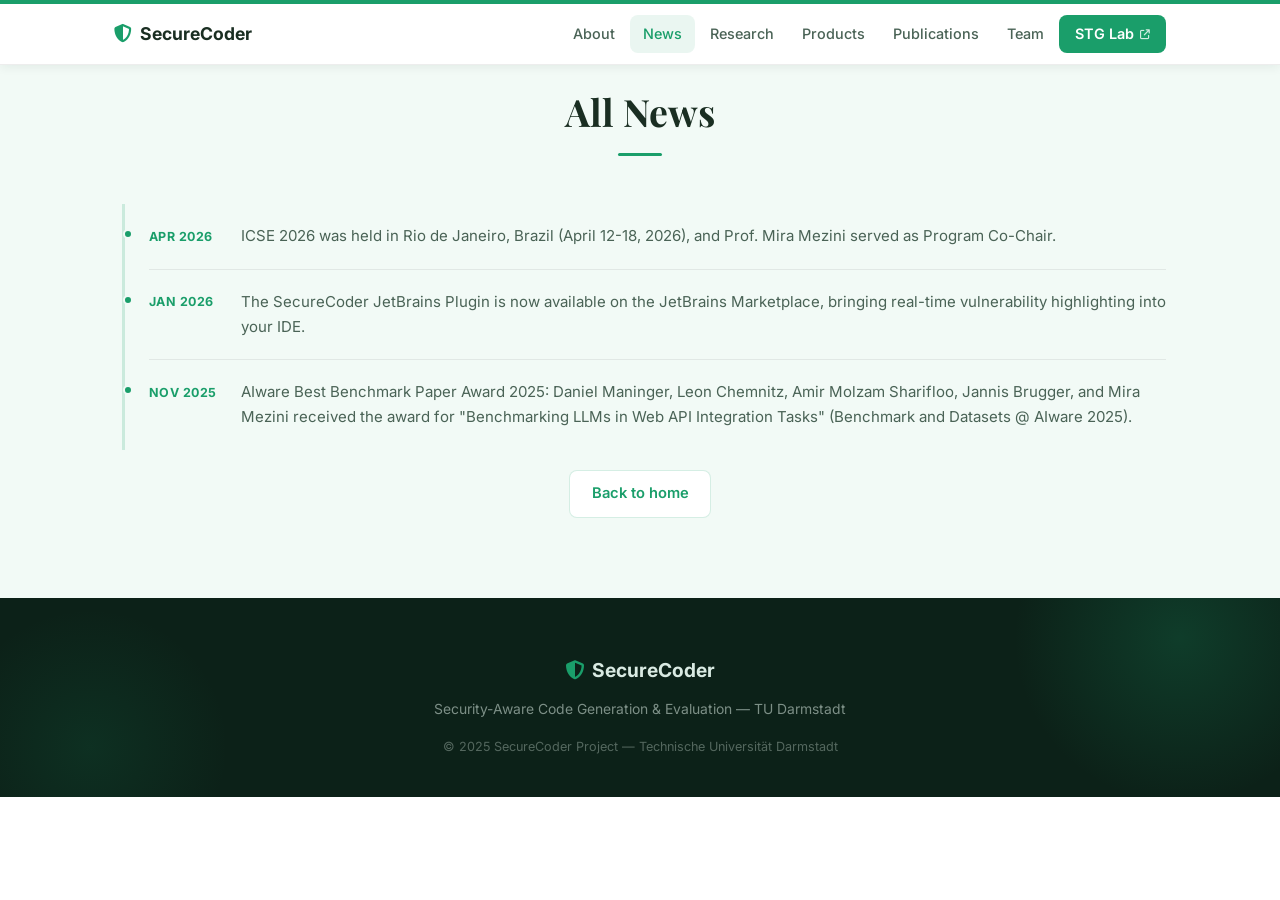
==== news.html @ 27a707b3 "Copy content from securecoder-project.github.io" ====
<!doctype html>
<html lang="en">
    <head>
        <meta charset="utf-8" />
        <meta name="viewport" content="width=device-width, initial-scale=1" />
        <meta
            name="description"
            content="All SecureCoder news updates."
        />
        <meta
            name="keywords"
            content="SecureCoder, news, updates, TU Darmstadt"
        />
        <title>SecureCoder News</title>

        <link rel="preconnect" href="https://fonts.googleapis.com" />
        <link rel="preconnect" href="https://fonts.gstatic.com" crossorigin />
        <link
            href="https://fonts.googleapis.com/css2?family=Inter:wght@300;400;500;600;700&family=Playfair+Display:wght@600;700&display=swap"
            rel="stylesheet"
        />
        <link
            rel="stylesheet"
            href="https://cdnjs.cloudflare.com/ajax/libs/font-awesome/6.5.0/css/all.min.css"
        />

        <link rel="stylesheet" href="./css/style.css" />
    </head>
    <body>
        <nav id="navbar" role="navigation" aria-label="main navigation">
            <div class="nav-inner">
                <a class="nav-brand" href="./index.html#about">
                    <span class="nav-logo-icon"
                        ><i class="fas fa-shield-halved"></i
                    ></span>
                    <span class="nav-logo-text">SecureCoder</span>
                </a>
                <button
                    class="nav-burger"
                    id="navBurger"
                    aria-label="Toggle menu"
                    aria-expanded="false"
                >
                    <span></span><span></span><span></span>
                </button>
                <ul class="nav-links" id="navLinks">
                    <li><a href="./index.html#about">About</a></li>
                    <li><a href="#news">News</a></li>
                    <li><a href="./index.html#research">Research</a></li>
                    <li><a href="./index.html#products">Products</a></li>
                    <li><a href="./publications.html">Publications</a></li>
                    <li><a href="./index.html#team">Team</a></li>
                    <li><a href="https://www.st.informatik.tu-darmstadt.de/" target="_blank" rel="noopener" class="nav-cta">STG Lab <i class="fas fa-arrow-up-right-from-square nav-ext-icon"></i></a></li>
                </ul>
            </div>
        </nav>

        <section id="news" class="section section-subtle">
            <div class="container">
                <div class="section-header">
                    <h2 class="section-heading">All News</h2>
                </div>
                <div class="news-list" id="newsList">
                    <div class="news-item">
                        <span class="news-date">Loading...</span>
                        <div class="news-body">
                            <p>Loading news updates...</p>
                        </div>
                    </div>
                </div>
                <div class="news-actions">
                    <a href="./index.html#news" class="btn btn-outline">
                        Back to home
                    </a>
                </div>
            </div>
        </section>

        <footer class="site-footer">
            <div class="footer-deco footer-deco-1"></div>
            <div class="footer-deco footer-deco-2"></div>
            <div class="container footer-inner">
                <div class="footer-brand">
                    <span class="footer-logo-icon"
                        ><i class="fas fa-shield-halved"></i
                    ></span>
                    <span class="footer-logo-text">SecureCoder</span>
                </div>
                <p class="footer-tagline">
                    Security-Aware Code Generation &amp; Evaluation &mdash; TU
                    Darmstadt
                </p>
                <p class="footer-copy">
                    &copy; 2025 SecureCoder Project &mdash; Technische
                    Universit&auml;t Darmstadt
                </p>
            </div>
        </footer>

        <script src="./js/main.js?v=20260504"></script>
    </body>
</html>
---- css/style.css ----
/* ==========================================================================
   DESIGN TOKENS
   To retheme the entire site, edit only the values in :root below.
   Every color in the stylesheet is consumed via these semantic variables.
   ========================================================================== */
:root {
  /* --- Backgrounds --- */
  --bg-default:       #ffffff;
  --bg-subtle:        #f2faf6;     /* light tint of accent, used for alt sections */
  --bg-inverse:       #0c2118;     /* dark, used for footer */

  /* --- Text --- */
  --text-primary:     #1a2e22;     /* near-black, main body text */
  --text-secondary:   #4a6356;     /* mid-tone, secondary body text */
  --text-muted:       #7a9489;     /* subdued labels, metadata */
  --text-inverse:     rgba(236,252,244,0.92); /* text on dark/inverse backgrounds */

  /* --- Borders --- */
  --border-default:   rgba(26,158,106,0.18); /* accent-tinted, for cards & focus rings */
  --border-subtle:    rgba(0,0,0,0.07);       /* near-neutral, low-contrast dividers */

  /* --- Accent (primary brand color) --- */
  --accent:           #1a9e6a;
  --accent-hover:     #148455;
  --accent-active:    #0e6b43;
  --accent-fg:        #ffffff;          /* foreground on top of --accent */
  --accent-subtle:    rgba(26,158,106,0.09);  /* very faint tint, badge backgrounds */
  --accent-muted:     rgba(26,158,106,0.18);  /* slightly stronger, hover borders */

  /* --- Semantic states --- */
  --success:          #16a34a;
  --warning:          #d97706;
  --danger:           #dc2626;

  /* --- Shadows (neutral, not color-specific) --- */
  --shadow-sm:   0 2px 10px rgba(10,40,25,0.07);
  --shadow-md:   0 8px 28px  rgba(10,40,25,0.11);
  --shadow-lg:   0 20px 48px -14px rgba(10,40,25,0.2);

  /* --- Radii --- */
  --radius-sm:   0.5rem;
  --radius-md:   0.9rem;
  --radius-lg:   1.3rem;

  /* --- Motion --- */
  --transition:  0.22s ease;
}

/* ==========================================================================
   RESET & BASE
   ========================================================================== */
*, *::before, *::after { box-sizing: border-box; margin: 0; padding: 0; }

html { scroll-behavior: smooth; }

body {
  font-family: 'Inter', system-ui, sans-serif;
  font-size: 16px;
  line-height: 1.7;
  color: var(--text-primary);
  background: var(--bg-default);
}

a {
  color: var(--accent);
  text-decoration: none;
  transition: color var(--transition);
}
a:hover { color: var(--accent-hover); }

ul { list-style: none; }

.container {
  max-width: 1100px;
  margin: 0 auto;
  padding: 0 1.5rem;
}

/* ==========================================================================
   NAVBAR
   ========================================================================== */
#navbar {
  position: fixed;
  top: 0; left: 0; right: 0;
  z-index: 100;
  background: rgba(255,255,255,0.97);
  backdrop-filter: blur(12px);
  -webkit-backdrop-filter: blur(12px);
  border-top: 4px solid var(--accent);
  border-bottom: 1px solid var(--border-subtle);
  box-shadow: var(--shadow-sm);
  transition: box-shadow var(--transition);
}

.nav-inner {
  max-width: 1100px;
  margin: 0 auto;
  padding: 0 1.5rem;
  height: 60px;
  display: flex;
  align-items: center;
  justify-content: space-between;
  gap: 1rem;
}

.nav-brand {
  display: flex;
  align-items: center;
  gap: 0.5rem;
  font-weight: 700;
  font-size: 1.1rem;
  color: var(--text-primary);
  white-space: nowrap;
}
.nav-brand:hover { color: var(--accent); }
.nav-logo-icon { color: var(--accent); font-size: 1.15rem; }

.nav-links {
  display: flex;
  align-items: center;
  gap: 0.15rem;
  flex-wrap: nowrap;
}
.nav-links li a {
  display: block;
  padding: 0.4rem 0.8rem;
  border-radius: var(--radius-sm);
  font-size: 0.9rem;
  font-weight: 500;
  color: var(--text-secondary);
  transition: background var(--transition), color var(--transition);
}
.nav-links li a:hover {
  background: var(--accent-subtle);
  color: var(--accent);
}
.nav-links li a.active {
  background: var(--accent-subtle);
  color: var(--accent);
}
.nav-links .nav-cta {
  background: var(--accent);
  color: var(--accent-fg) !important;
  padding: 0.4rem 1rem;
  font-weight: 600;
  display: inline-flex;
  align-items: center;
  gap: 0.35rem;
}
.nav-links .nav-cta:hover {
  background: var(--accent-hover);
  color: var(--accent-fg) !important;
}
.nav-ext-icon { font-size: 0.7em; opacity: 0.8; }

.nav-burger {
  display: none;
  flex-direction: column;
  gap: 5px;
  background: none;
  border: none;
  cursor: pointer;
  padding: 0.35rem;
}
.nav-burger span {
  display: block;
  width: 24px; height: 2px;
  background: var(--text-primary);
  border-radius: 2px;
  transition: transform var(--transition), opacity var(--transition);
}

/* ==========================================================================
   SECTION BASE
   ========================================================================== */
.section { padding: 5rem 0; }
.section-default { background: var(--bg-default); }
.section-subtle  { background: var(--bg-subtle); }

.section-header {
  text-align: center;
  margin-bottom: 3rem;
}
.section-heading {
  font-family: 'Playfair Display', Georgia, serif;
  font-size: clamp(1.8rem, 3.5vw, 2.35rem);
  font-weight: 700;
  color: var(--text-primary);
  position: relative;
  display: inline-block;
  padding-bottom: 0.75rem;
}
.section-heading::after {
  content: '';
  position: absolute;
  bottom: 0; left: 50%; transform: translateX(-50%);
  width: 2.75rem; height: 3px;
  border-radius: 2px;
  background: var(--accent);
}
.section-sub {
  margin-top: 1rem;
  color: var(--text-secondary);
  font-size: 1rem;
}

/* ==========================================================================
   BUTTONS
   ========================================================================== */
.btn {
  display: inline-flex;
  align-items: center;
  gap: 0.5rem;
  padding: 0.65rem 1.35rem;
  border-radius: var(--radius-sm);
  font-weight: 600;
  font-size: 0.92rem;
  cursor: pointer;
  transition: transform var(--transition), box-shadow var(--transition), background var(--transition);
}
.btn-primary {
  background: var(--accent);
  color: var(--accent-fg);
  box-shadow: 0 6px 20px -8px color-mix(in srgb, var(--accent) 55%, transparent);
}
.btn-primary:hover {
  background: var(--accent-hover);
  color: var(--accent-fg);
  transform: translateY(-2px);
  box-shadow: 0 10px 24px -8px color-mix(in srgb, var(--accent) 50%, transparent);
}
.btn-outline {
  background: var(--bg-default);
  color: var(--accent);
  border: 1.5px solid var(--accent-muted);
}
.btn-outline:hover {
  transform: translateY(-2px);
  border-color: var(--accent);
  color: var(--accent-hover);
  box-shadow: var(--shadow-sm);
}

/* ==========================================================================
   HERO / ABOUT
   ========================================================================== */
.hero-section {
  position: relative;
  padding: 8rem 0 5.5rem;
  overflow: hidden;
  background: linear-gradient(150deg,
    color-mix(in srgb, var(--accent) 5%, var(--bg-default)) 0%,
    var(--bg-default) 55%,
    var(--bg-subtle) 100%
  );
}
.hero-deco {
  position: absolute;
  border-radius: 50%;
  pointer-events: none;
}
.hero-deco-1 {
  width: 520px; height: 520px;
  top: -160px; right: -130px;
  background: radial-gradient(circle,
    color-mix(in srgb, var(--accent) 14%, transparent) 0%,
    transparent 65%
  );
}
.hero-deco-2 {
  width: 400px; height: 400px;
  bottom: -120px; left: -100px;
  background: radial-gradient(circle,
    color-mix(in srgb, var(--accent) 9%, transparent) 0%,
    transparent 65%
  );
}

.hero-content {
  display: flex;
  align-items: center;
  gap: 3.5rem;
  position: relative;
  z-index: 1;
}
.hero-text  { flex: 1 1 0; }
.hero-visual { flex: 0 0 auto; }

.hero-badge {
  display: inline-block;
  background: var(--accent-subtle);
  color: var(--accent-hover);
  font-size: 0.77rem;
  font-weight: 700;
  letter-spacing: 0.06em;
  text-transform: uppercase;
  padding: 0.28rem 0.85rem;
  border-radius: 999px;
  margin-bottom: 1rem;
  border: 1px solid var(--accent-muted);
  transition: background var(--transition), border-color var(--transition);
}
a.hero-badge:hover {
  background: var(--accent-muted);
  border-color: var(--accent);
  color: var(--accent-active);
}

.hero-affiliations {
  display: flex;
  align-items: center;
  gap: 1.25rem;
  margin-top: 2rem;
  flex-wrap: wrap;
}
.affil-logo {
  display: inline-flex;
  align-items: center;
  opacity: 0.82;
  transition: opacity var(--transition), transform var(--transition);
}
.affil-logo:hover {
  opacity: 1;
  transform: translateY(-1px);
}
.affil-logo img {
  width: auto;
  display: block;
  object-fit: contain;
}
/* ATHENE logo has little inner whitespace — keep it compact */
.affil-logo .logo-athene {
  height: 42px;
}
/* TU Darmstadt SVG has ~25% whitespace margin baked into its viewBox,
   so we render it taller so the visible content matches ATHENE's size */
.affil-logo .logo-tuda {
  height: 68px;
}
.affil-sep {
  display: inline-block;
  width: 1px;
  height: 32px;
  background: var(--border-subtle);
  flex-shrink: 0;
}

.hero-title {
  font-family: 'Playfair Display', Georgia, serif;
  font-size: clamp(2.6rem, 5.5vw, 3.8rem);
  font-weight: 700;
  line-height: 1.15;
  color: var(--text-primary);
  margin-bottom: 0.4rem;
  letter-spacing: -0.02em;
}
.hero-title .accent { color: var(--accent); }

.hero-subtitle {
  font-size: clamp(1rem, 2vw, 1.15rem);
  font-weight: 500;
  color: var(--text-secondary);
  margin-bottom: 1.1rem;
}
.hero-desc {
  color: var(--text-secondary);
  font-size: 0.96rem;
  line-height: 1.75;
  margin-bottom: 0.8rem;
}
.hero-links {
  display: flex;
  gap: 0.85rem;
  flex-wrap: wrap;
  margin-top: 1.75rem;
}

/* hero visual card stack */
.hero-card-stack {
  display: grid;
  grid-template-columns: 1fr 1fr;
  gap: 1rem;
  width: 250px;
}
.hero-stat-card {
  background: var(--bg-default);
  border: 1px solid var(--border-default);
  border-radius: var(--radius-md);
  padding: 1.2rem 1rem;
  text-align: center;
  box-shadow: var(--shadow-sm);
  transition: transform var(--transition), box-shadow var(--transition);
}
.hero-stat-card:hover {
  transform: translateY(-3px);
  box-shadow: var(--shadow-md);
}
.hero-stat-icon {
  font-size: 1.4rem;
  color: var(--accent);
  margin-bottom: 0.45rem;
}
.hero-stat-label {
  font-size: 0.75rem;
  font-weight: 600;
  color: var(--text-primary);
  line-height: 1.3;
}

/* ==========================================================================
   NEWS
   ========================================================================== */
.news-list {
  display: flex;
  flex-direction: column;
  border-left: 3px solid var(--accent-muted);
  padding-left: 1.5rem;
  margin-left: 0.5rem;
}
.news-item {
  display: flex;
  gap: 1.25rem;
  padding: 1.25rem 0;
  border-bottom: 1px solid var(--border-subtle);
  position: relative;
}
.news-item::before {
  content: '';
  position: absolute;
  left: -1.6rem; top: 1.55rem;
  width: 10px; height: 10px;
  border-radius: 50%;
  background: var(--accent);
  border: 2px solid var(--bg-subtle);
}
.news-item:last-child { border-bottom: none; }
.news-actions {
  margin-top: 1.25rem;
  display: flex;
  justify-content: center;
}

.news-date {
  flex: 0 0 72px;
  font-size: 0.78rem;
  font-weight: 700;
  color: var(--accent);
  letter-spacing: 0.04em;
  text-transform: uppercase;
  padding-top: 0.1rem;
  white-space: nowrap;
}
.news-body p { color: var(--text-secondary); font-size: 0.94rem; line-height: 1.65; }
.news-body strong { color: var(--text-primary); }

/* ==========================================================================
   RESEARCH
   ========================================================================== */
.research-grid {
  display: grid;
  grid-template-columns: repeat(auto-fit, minmax(240px, 1fr));
  gap: 1.4rem;
}
.research-card {
  background: var(--bg-default);
  border: 1px solid var(--border-subtle);
  border-radius: var(--radius-lg);
  padding: 1.9rem 1.6rem;
  box-shadow: var(--shadow-sm);
  transition: transform var(--transition), box-shadow var(--transition), border-color var(--transition);
  display: flex;
  flex-direction: column;
  gap: 0.7rem;
}
.research-card:hover {
  transform: translateY(-4px);
  box-shadow: var(--shadow-lg);
  border-color: var(--border-default);
}
.research-icon {
  width: 46px; height: 46px;
  border-radius: var(--radius-sm);
  background: var(--accent-subtle);
  display: flex;
  align-items: center;
  justify-content: center;
  font-size: 1.2rem;
  color: var(--accent);
  margin-bottom: 0.2rem;
}
.research-card h3 {
  font-size: 1.05rem;
  font-weight: 700;
  color: var(--text-primary);
  line-height: 1.3;
}
.research-card p {
  font-size: 0.92rem;
  color: var(--text-secondary);
  line-height: 1.7;
  flex: 1;
}
.research-tags {
  display: flex;
  flex-wrap: wrap;
  gap: 0.4rem;
  margin-top: 0.4rem;
}
.research-tags li {
  font-size: 0.73rem;
  font-weight: 600;
  letter-spacing: 0.02em;
  color: var(--accent-hover);
  background: var(--accent-subtle);
  border: 1px solid var(--accent-muted);
  border-radius: 999px;
  padding: 0.18rem 0.6rem;
}

/* ==========================================================================
   PRODUCTS
   ========================================================================== */
.products-grid {
  display: grid;
  grid-template-columns: repeat(auto-fit, minmax(280px, 1fr));
  gap: 1.5rem;
}
.product-card {
  background: var(--bg-default);
  border: 1px solid var(--border-subtle);
  border-radius: var(--radius-lg);
  padding: 2rem 1.75rem;
  box-shadow: var(--shadow-sm);
  transition: transform var(--transition), box-shadow var(--transition), border-color var(--transition);
  display: flex;
  flex-direction: column;
  gap: 0.8rem;
}
.product-card:hover {
  transform: translateY(-4px);
  box-shadow: var(--shadow-lg);
  border-color: var(--border-default);
}
.product-icon {
  width: 52px; height: 52px;
  border-radius: var(--radius-md);
  background: var(--accent);
  display: flex;
  align-items: center;
  justify-content: center;
  font-size: 1.35rem;
  color: var(--accent-fg);
  margin-bottom: 0.3rem;
}
.product-label {
  font-size: 0.72rem;
  font-weight: 700;
  letter-spacing: 0.07em;
  text-transform: uppercase;
  color: var(--accent);
  margin-bottom: -0.2rem;
}
.product-card h3 {
  font-size: 1.15rem;
  font-weight: 700;
  color: var(--text-primary);
}
.product-card p {
  font-size: 0.93rem;
  color: var(--text-secondary);
  line-height: 1.7;
  flex: 1;
}
.product-actions {
  display: flex;
  gap: 0.75rem;
  flex-wrap: wrap;
  margin-top: 0.5rem;
}
.product-actions .btn { font-size: 0.85rem; padding: 0.5rem 1.1rem; }

/* ==========================================================================
   PUBLICATIONS
   ========================================================================== */
.pub-list {
  display: flex;
  flex-direction: column;
  gap: 1.2rem;
}
.pub-card {
  background: var(--bg-default);
  border: 1px solid var(--border-subtle);
  border-left: 4px solid var(--accent);
  border-radius: var(--radius-md);
  padding: 1.65rem 1.85rem;
  box-shadow: var(--shadow-sm);
  transition: transform var(--transition), box-shadow var(--transition);
}
.pub-card:hover {
  transform: translateY(-3px);
  box-shadow: var(--shadow-md);
}
.pub-meta {
  display: flex;
  gap: 0.5rem;
  margin-bottom: 0.7rem;
  flex-wrap: wrap;
}
.pub-badge {
  font-size: 0.71rem;
  font-weight: 700;
  letter-spacing: 0.06em;
  text-transform: uppercase;
  padding: 0.18rem 0.6rem;
  border-radius: 999px;
}
.pub-badge-year { background: var(--accent-subtle); color: var(--accent-hover); }
.pub-badge-proc { background: rgba(93,107,137,0.1); color: #4a5568; }

.pub-title {
  font-size: 1.06rem;
  font-weight: 700;
  color: var(--text-primary);
  line-height: 1.4;
  margin-bottom: 0.3rem;
}
.pub-authors {
  font-size: 0.87rem;
  color: var(--accent);
  font-weight: 500;
  margin-bottom: 0.1rem;
}
.pub-venue {
  font-size: 0.81rem;
  color: var(--text-muted);
  margin-bottom: 0.6rem;
}
.pub-abstract {
  font-size: 0.91rem;
  color: var(--text-secondary);
  line-height: 1.65;
  margin-bottom: 0.7rem;
}
.pub-topics {
  display: flex;
  flex-wrap: wrap;
  gap: 0.4rem;
}
.pub-topic {
  font-size: 0.73rem;
  font-weight: 500;
  color: var(--text-secondary);
  background: var(--bg-subtle);
  border-radius: 999px;
  padding: 0.16rem 0.58rem;
}
.pub-actions {
  margin-top: 1.25rem;
  display: flex;
  justify-content: center;
}

/* ==========================================================================
   TEAM
   ========================================================================== */
.team-grid {
  display: flex;
  flex-direction: column;
  gap: 1.2rem;
}
.team-card {
  display: flex;
  align-items: flex-start;
  gap: 1.5rem;
  background: var(--bg-default);
  border: 1px solid var(--border-subtle);
  border-radius: var(--radius-lg);
  padding: 1.65rem 1.85rem;
  box-shadow: var(--shadow-sm);
  color: var(--text-primary);
  transition: transform var(--transition), box-shadow var(--transition), border-color var(--transition);
  text-decoration: none;
}
.team-card:hover {
  transform: translateY(-3px);
  box-shadow: var(--shadow-md);
  border-color: var(--border-default);
  color: var(--text-primary);
}
.team-card:hover .team-link-icon {
  transform: translateX(4px);
  color: var(--accent);
}

.team-avatar {
  flex: 0 0 80px;
  width: 80px; height: 80px;
  border-radius: 50%;
  overflow: hidden;
  border: 2px solid var(--border-default);
  flex-shrink: 0;
  background: var(--bg-subtle);
}
.team-avatar img {
  width: 100%; height: 100%;
  object-fit: cover;
  object-position: center top;
  display: block;
}

.team-info { flex: 1; }
.team-name {
  font-size: 1.08rem;
  font-weight: 700;
  color: var(--text-primary);
  margin-bottom: 0.15rem;
}
.team-role {
  font-size: 0.75rem;
  font-weight: 700;
  letter-spacing: 0.07em;
  text-transform: uppercase;
  color: var(--accent);
  margin-bottom: 0.18rem;
}
.team-affiliation {
  font-size: 0.84rem;
  color: var(--text-muted);
  margin-bottom: 0.5rem;
}
.team-focus {
  font-size: 0.91rem;
  color: var(--text-secondary);
  line-height: 1.6;
}
.team-link-icon {
  flex: 0 0 auto;
  color: var(--text-muted);
  font-size: 0.88rem;
  transition: transform var(--transition), color var(--transition);
  padding-top: 0.3rem;
}

/* ==========================================================================
   FOOTER
   ========================================================================== */
.site-footer {
  position: relative;
  overflow: hidden;
  background: var(--bg-inverse);
  padding: 3.5rem 0 2.5rem;
  text-align: center;
}
.footer-deco {
  position: absolute;
  border-radius: 50%;
  pointer-events: none;
}
.footer-deco-1 {
  width: 360px; height: 360px;
  top: -140px; right: -80px;
  background: radial-gradient(circle,
    color-mix(in srgb, var(--accent) 22%, transparent) 0%,
    transparent 65%
  );
}
.footer-deco-2 {
  width: 300px; height: 300px;
  bottom: -100px; left: -60px;
  background: radial-gradient(circle,
    color-mix(in srgb, var(--accent) 12%, transparent) 0%,
    transparent 65%
  );
}
.footer-inner {
  position: relative; z-index: 1;
  display: flex;
  flex-direction: column;
  align-items: center;
  gap: 0.7rem;
}
.footer-brand {
  display: flex;
  align-items: center;
  gap: 0.5rem;
  font-weight: 700;
  font-size: 1.2rem;
  color: var(--text-inverse);
}
.footer-logo-icon { color: var(--accent); }
.footer-tagline {
  font-size: 0.87rem;
  color: color-mix(in srgb, var(--text-inverse) 55%, transparent);
}
.footer-links {
  display: flex;
  align-items: center;
  gap: 1.25rem;
  margin: 0.4rem 0;
}
.footer-links a {
  color: color-mix(in srgb, var(--text-inverse) 65%, transparent);
  font-size: 1rem;
  font-weight: 500;
  transition: color var(--transition);
}
.footer-links a:hover { color: var(--accent); }
.footer-divider {
  display: inline-block;
  width: 1px; height: 1rem;
  background: color-mix(in srgb, var(--text-inverse) 20%, transparent);
  vertical-align: middle;
}
.footer-copy {
  font-size: 0.79rem;
  color: color-mix(in srgb, var(--text-inverse) 35%, transparent);
  margin-top: 0.2rem;
}

/* ==========================================================================
   RESPONSIVE
   ========================================================================== */
@media (max-width: 820px) {
  .hero-content { flex-direction: column; text-align: center; gap: 2.5rem; }
  .hero-links { justify-content: center; }
  .hero-affiliations { justify-content: center; }
  .hero-visual { width: 100%; display: flex; justify-content: center; }
  .hero-card-stack { width: 280px; }
  .research-grid, .products-grid { grid-template-columns: 1fr; }
}

@media (max-width: 640px) {
  .nav-links {
    display: none;
    position: absolute;
    top: 64px; left: 0; right: 0;
    background: rgba(255,255,255,0.99);
    border-bottom: 1px solid var(--border-subtle);
    flex-direction: column;
    padding: 0.75rem 0 1rem;
    gap: 0;
    box-shadow: var(--shadow-md);
  }
  .nav-links.open { display: flex; }
  .nav-links li a { padding: 0.65rem 1.5rem; border-radius: 0; }
  .nav-links .nav-cta { margin: 0.25rem 1.25rem; border-radius: var(--radius-sm); text-align: center; }
  .nav-burger { display: flex; }

  .team-card { flex-direction: column; gap: 1rem; }
  .team-link-icon { display: none; }
  .news-item { flex-direction: column; gap: 0.35rem; }
  .news-date { flex: none; }
  .pub-card { padding: 1.2rem 1.2rem; }
  .section { padding: 3.5rem 0; }
  .hero-section { padding: 6rem 0 3.5rem; }
}
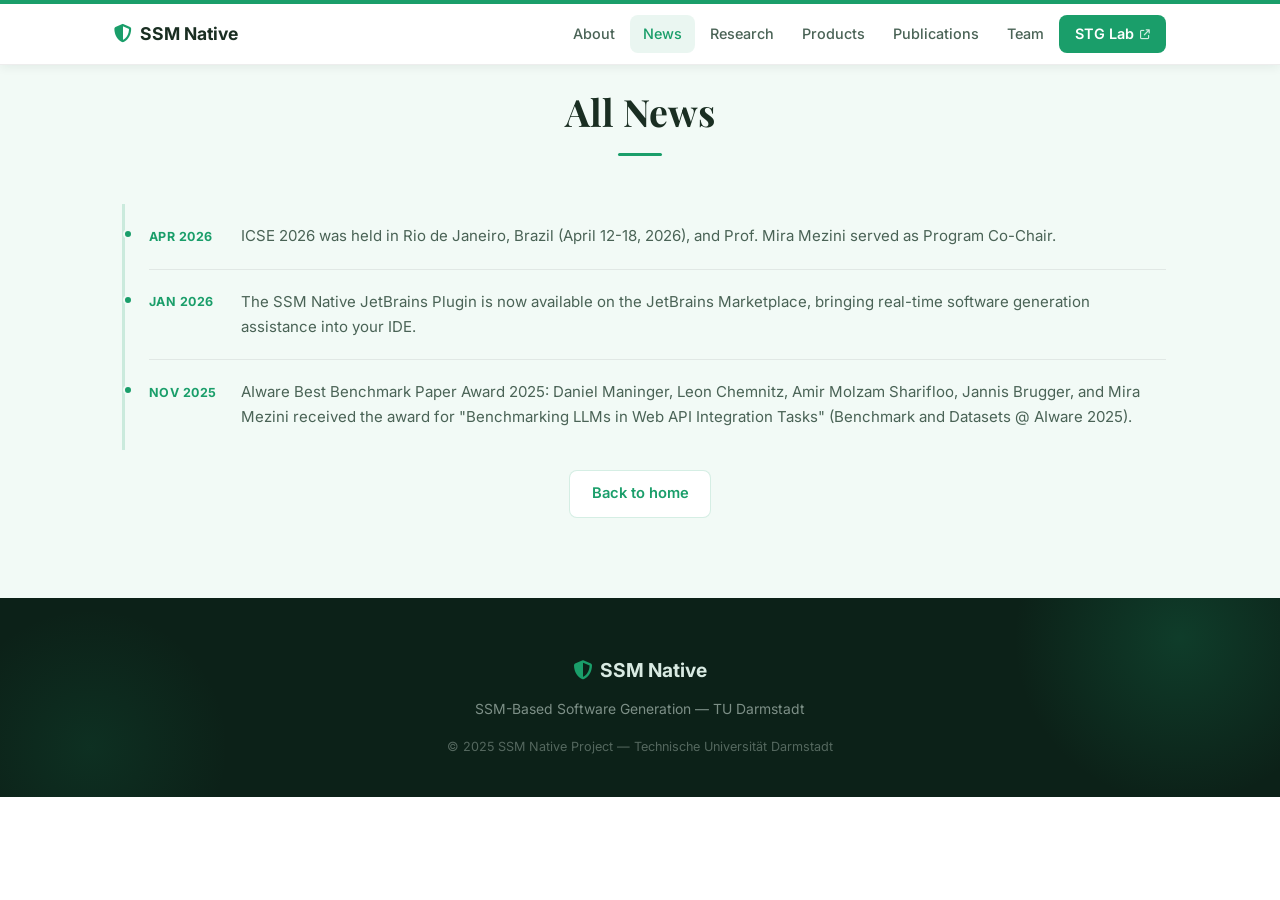
==== commit f38f3fba: "Update SSM Native site content and clean up team/footer links" ====
--- a/news.html
+++ b/news.html
@@ -5,13 +5,13 @@
         <meta name="viewport" content="width=device-width, initial-scale=1" />
         <meta
             name="description"
-            content="All SecureCoder news updates."
+            content="All SSM Native news updates."
         />
         <meta
             name="keywords"
-            content="SecureCoder, news, updates, TU Darmstadt"
+            content="SSM Native, news, updates, TU Darmstadt"
         />
-        <title>SecureCoder News</title>
+        <title>SSM Native News</title>
 
         <link rel="preconnect" href="https://fonts.googleapis.com" />
         <link rel="preconnect" href="https://fonts.gstatic.com" crossorigin />
@@ -33,7 +33,7 @@
                     <span class="nav-logo-icon"
                         ><i class="fas fa-shield-halved"></i
                     ></span>
-                    <span class="nav-logo-text">SecureCoder</span>
+                    <span class="nav-logo-text">SSM Native</span>
                 </a>
                 <button
                     class="nav-burger"
@@ -84,14 +84,13 @@
                     <span class="footer-logo-icon"
                         ><i class="fas fa-shield-halved"></i
                     ></span>
-                    <span class="footer-logo-text">SecureCoder</span>
+                    <span class="footer-logo-text">SSM Native</span>
                 </div>
                 <p class="footer-tagline">
-                    Security-Aware Code Generation &amp; Evaluation &mdash; TU
-                    Darmstadt
+                    SSM-Based Software Generation &mdash; TU Darmstadt
                 </p>
                 <p class="footer-copy">
-                    &copy; 2025 SecureCoder Project &mdash; Technische
+                    &copy; 2025 SSM Native Project &mdash; Technische
                     Universit&auml;t Darmstadt
                 </p>
             </div>
--- a/css/style.css
+++ b/css/style.css
@@ -328,12 +328,7 @@
   display: block;
   object-fit: contain;
 }
-/* ATHENE logo has little inner whitespace — keep it compact */
-.affil-logo .logo-athene {
-  height: 42px;
-}
-/* TU Darmstadt SVG has ~25% whitespace margin baked into its viewBox,
-   so we render it taller so the visible content matches ATHENE's size */
+/* TU Darmstadt SVG has built-in whitespace — size it consistently */
 .affil-logo .logo-tuda {
   height: 68px;
 }
